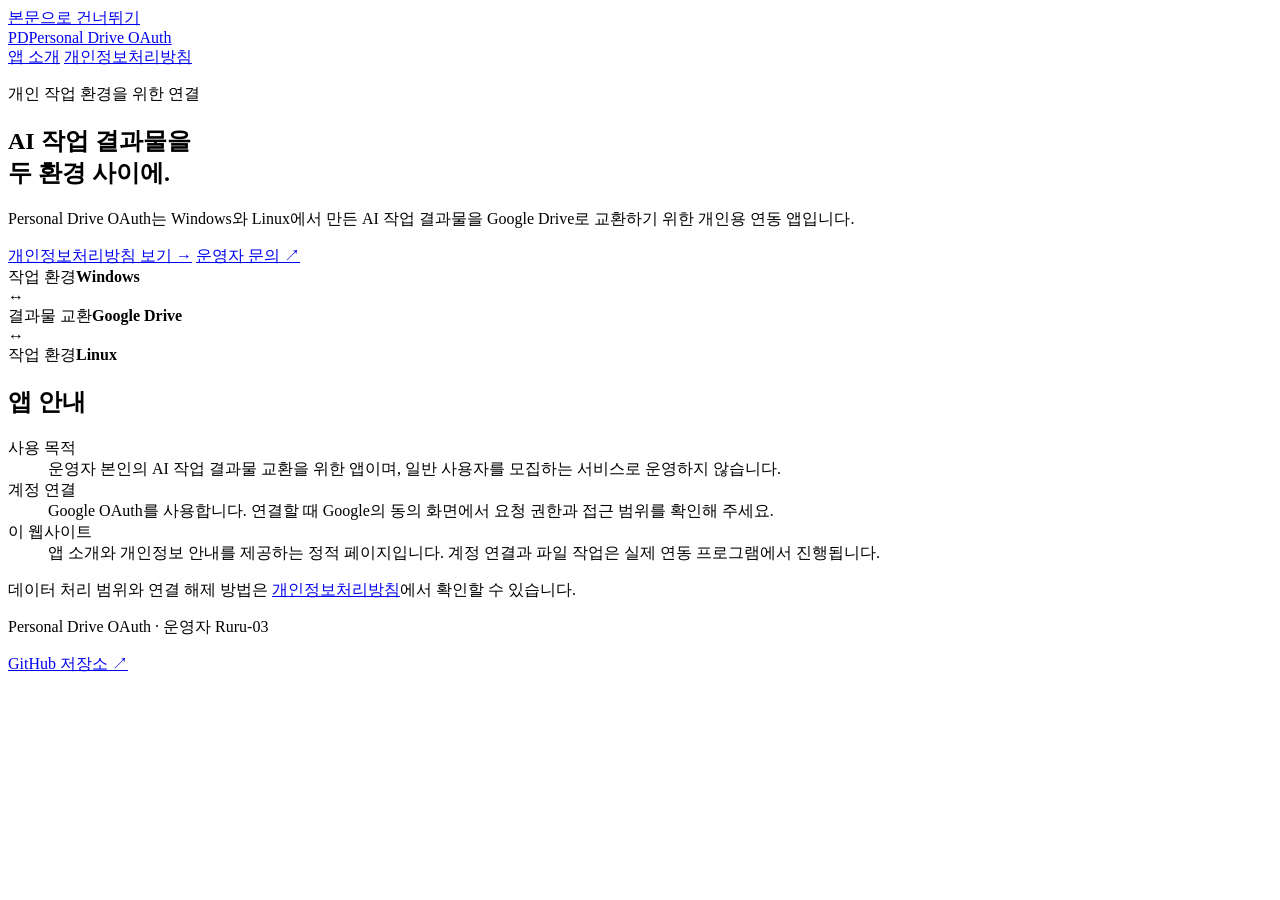
==== index.html @ e21a641f "Add Korean homepage for personal Google Drive OAuth" ====
<!doctype html>
<html lang="ko">
<head>
  <meta charset="utf-8">
  <meta name="viewport" content="width=device-width, initial-scale=1">
  <meta name="description" content="Windows와 Linux에서 AI 작업 결과물을 교환하기 위한 개인용 Google Drive 연동 앱, Personal Drive OAuth의 소개와 개인정보 안내입니다.">
  <meta name="color-scheme" content="light">
  <title>Personal Drive OAuth | 개인용 Google Drive 연동</title>
  <link rel="stylesheet" href="styles.css">
</head>
<body>
  <a class="skip-link" href="#main-content">본문으로 건너뛰기</a>
  <header class="site-header">
    <div class="wrap header-inner">
      <a class="brand" href="./"><span class="brand-mark" aria-hidden="true">PD</span><span>Personal Drive OAuth</span></a>
      <nav aria-label="주요 메뉴">
        <a href="./" aria-current="page">앱 소개</a>
        <a href="privacy.html">개인정보처리방침</a>
      </nav>
    </div>
  </header>

  <main id="main-content" class="wrap home">
    <section class="hero" aria-labelledby="intro-title">
      <p class="eyebrow">개인 작업 환경을 위한 연결</p>
      <h1 id="intro-title">AI 작업 결과물을<br>두 환경 사이에.</h1>
      <p class="lead">Personal Drive OAuth는 Windows와 Linux에서 만든 AI 작업 결과물을 Google Drive로 교환하기 위한 개인용 연동 앱입니다.</p>
      <div class="actions">
        <a class="button" href="privacy.html">개인정보처리방침 보기 <span aria-hidden="true">→</span></a>
        <a class="text-link" href="https://github.com/Ruru-03/personal-drive-oauth/issues">운영자 문의 <span aria-hidden="true">↗</span></a>
      </div>
    </section>

    <section class="connection" aria-label="Google Drive를 통한 Windows와 Linux 작업 결과물 교환">
      <div class="endpoint"><span class="endpoint-label">작업 환경</span><strong>Windows</strong></div>
      <span class="connector" aria-hidden="true">↔</span>
      <div class="endpoint drive"><span class="endpoint-label">결과물 교환</span><strong>Google Drive</strong></div>
      <span class="connector" aria-hidden="true">↔</span>
      <div class="endpoint"><span class="endpoint-label">작업 환경</span><strong>Linux</strong></div>
    </section>

    <section class="overview" aria-labelledby="overview-title">
      <h2 id="overview-title">앱 안내</h2>
      <dl class="facts">
        <div><dt>사용 목적</dt><dd>운영자 본인의 AI 작업 결과물 교환을 위한 앱이며, 일반 사용자를 모집하는 서비스로 운영하지 않습니다.</dd></div>
        <div><dt>계정 연결</dt><dd>Google OAuth를 사용합니다. 연결할 때 Google의 동의 화면에서 요청 권한과 접근 범위를 확인해 주세요.</dd></div>
        <div><dt>이 웹사이트</dt><dd>앱 소개와 개인정보 안내를 제공하는 정적 페이지입니다. 계정 연결과 파일 작업은 실제 연동 프로그램에서 진행됩니다.</dd></div>
      </dl>
    </section>
    <p class="home-note">데이터 처리 범위와 연결 해제 방법은 <a href="privacy.html">개인정보처리방침</a>에서 확인할 수 있습니다.</p>
  </main>

  <footer class="site-footer">
    <div class="wrap footer-inner">
      <p>Personal Drive OAuth <span aria-hidden="true">·</span> 운영자 Ruru-03</p>
      <a href="https://github.com/Ruru-03/personal-drive-oauth">GitHub 저장소 <span aria-hidden="true">↗</span></a>
    </div>
  </footer>
</body>
</html>
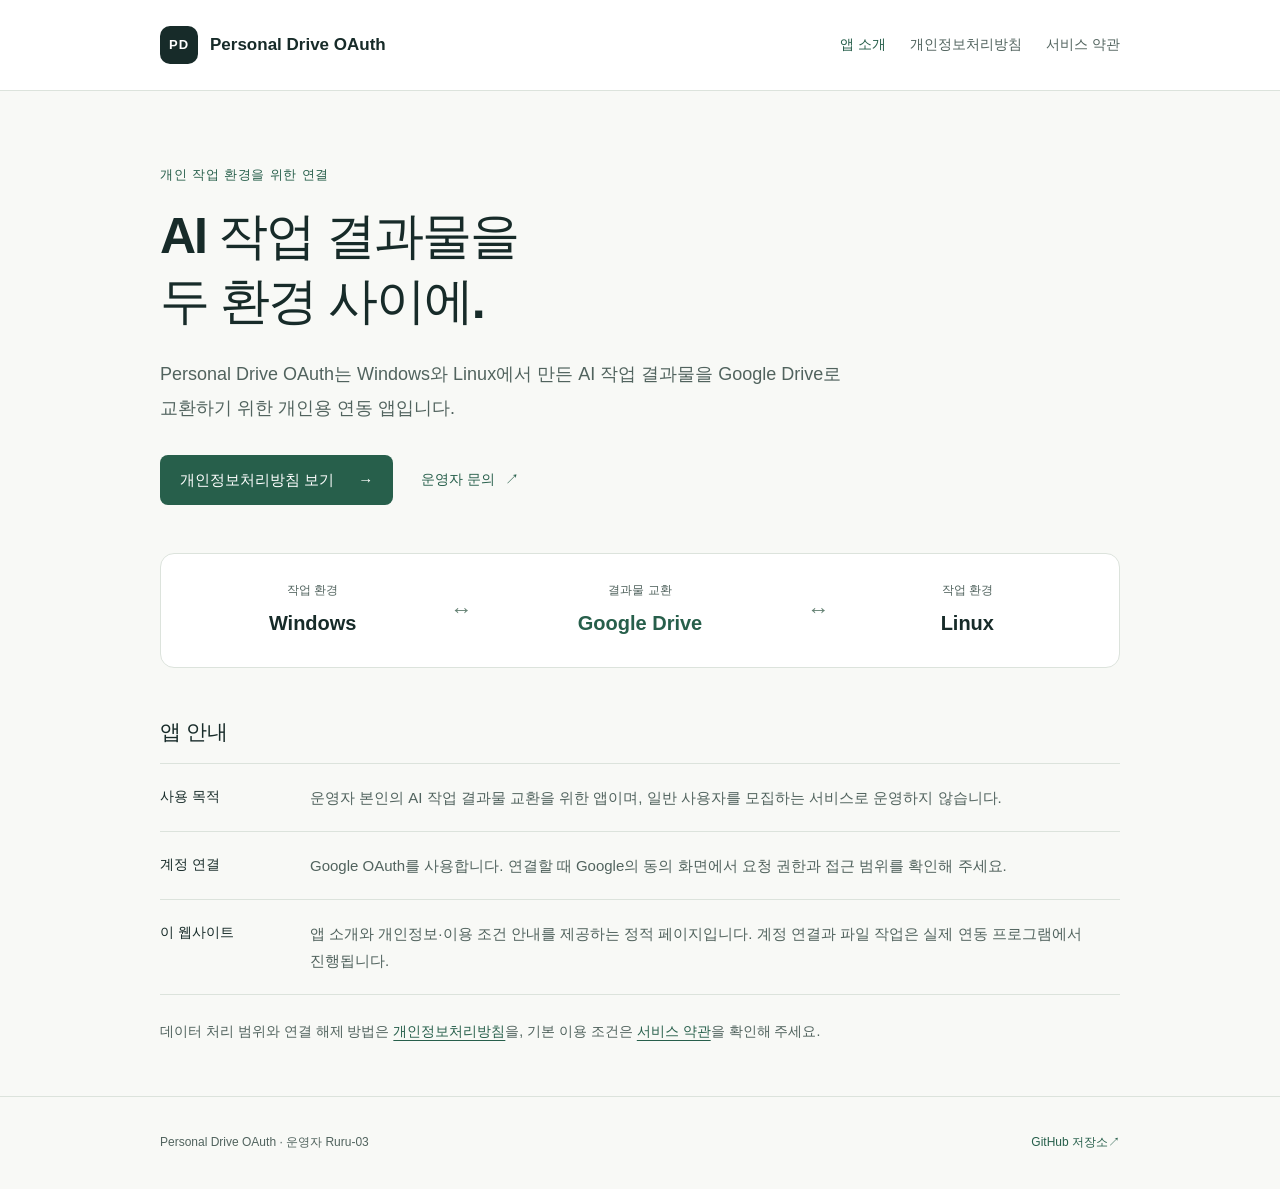
==== commit 556bd9e3: "Add Korean terms of service and link policy pages" ====
--- a/index.html
+++ b/index.html
@@ -16,6 +16,7 @@
       <nav aria-label="주요 메뉴">
         <a href="./" aria-current="page">앱 소개</a>
         <a href="privacy.html">개인정보처리방침</a>
+        <a href="terms.html">서비스 약관</a>
       </nav>
     </div>
   </header>
@@ -44,10 +45,10 @@
       <dl class="facts">
         <div><dt>사용 목적</dt><dd>운영자 본인의 AI 작업 결과물 교환을 위한 앱이며, 일반 사용자를 모집하는 서비스로 운영하지 않습니다.</dd></div>
         <div><dt>계정 연결</dt><dd>Google OAuth를 사용합니다. 연결할 때 Google의 동의 화면에서 요청 권한과 접근 범위를 확인해 주세요.</dd></div>
-        <div><dt>이 웹사이트</dt><dd>앱 소개와 개인정보 안내를 제공하는 정적 페이지입니다. 계정 연결과 파일 작업은 실제 연동 프로그램에서 진행됩니다.</dd></div>
+        <div><dt>이 웹사이트</dt><dd>앱 소개와 개인정보·이용 조건 안내를 제공하는 정적 페이지입니다. 계정 연결과 파일 작업은 실제 연동 프로그램에서 진행됩니다.</dd></div>
       </dl>
     </section>
-    <p class="home-note">데이터 처리 범위와 연결 해제 방법은 <a href="privacy.html">개인정보처리방침</a>에서 확인할 수 있습니다.</p>
+    <p class="home-note">데이터 처리 범위와 연결 해제 방법은 <a href="privacy.html">개인정보처리방침</a>을, 기본 이용 조건은 <a href="terms.html">서비스 약관</a>을 확인해 주세요.</p>
   </main>
 
   <footer class="site-footer">
--- a/styles.css
+++ b/styles.css
@@ -0,0 +1,85 @@
+:root {
+  color-scheme: light;
+  --background: #f8f9f6;
+  --surface: #ffffff;
+  --ink: #172b29;
+  --muted: #51635e;
+  --accent: #275f4b;
+  --line: #dce3dc;
+  --soft: #eaf0e9;
+  font-family: "Segoe UI", "Malgun Gothic", "Apple SD Gothic Neo", sans-serif;
+  color: var(--ink);
+  background: var(--background);
+  font-synthesis: none;
+}
+* { box-sizing: border-box; }
+body { margin: 0; font-size: 16px; line-height: 1.8; word-break: keep-all; overflow-wrap: anywhere; }
+a { color: var(--accent); text-underline-offset: 4px; }
+a:hover { text-decoration-thickness: 2px; }
+a:focus-visible { outline: 3px solid #39745a; outline-offset: 5px; border-radius: 3px; }
+.wrap { width: min(100% - 64px, 960px); margin-inline: auto; }
+.skip-link { position: absolute; top: -100px; left: 20px; z-index: 10; padding: 10px 16px; background: var(--surface); }
+.skip-link:focus { top: 12px; }
+.site-header { border-bottom: 1px solid var(--line); background: var(--surface); }
+.header-inner { min-height: 90px; display: flex; align-items: center; justify-content: space-between; gap: 24px; }
+.brand { display: inline-flex; align-items: center; gap: 12px; color: var(--ink); font-weight: 650; font-size: 17px; text-decoration: none; }
+.brand-mark { display: grid; place-items: center; width: 38px; height: 38px; flex-shrink: 0; border-radius: 10px; background: var(--ink); color: #fff; font-size: 13px; letter-spacing: 1px; }
+nav { display: flex; gap: 24px; flex-wrap: wrap; }
+nav a { display: inline-flex; align-items: center; min-height: 44px; color: var(--muted); font-size: 14px; text-decoration: none; }
+nav a[aria-current="page"] { color: var(--accent); font-weight: 700; }
+.home { padding-block: 72px 52px; }
+.hero { max-width: 730px; }
+.eyebrow { margin: 0 0 18px; color: var(--accent); font-size: 13px; font-weight: 700; letter-spacing: .06em; }
+h1 { margin: 0; font-size: clamp(34px, 4.5vw, 50px); line-height: 1.3; letter-spacing: -.04em; font-weight: 750; }
+.lead { margin: 24px 0 0; color: var(--muted); font-size: 18px; line-height: 1.85; }
+.actions { display: flex; align-items: center; gap: 28px; flex-wrap: wrap; margin-top: 30px; }
+.button { display: inline-flex; justify-content: center; align-items: center; gap: 24px; min-height: 50px; padding: 10px 20px; border-radius: 8px; color: #fff; background: var(--accent); font-size: 15px; font-weight: 600; text-decoration: none; }
+.button:hover { background: #1d4c3b; }
+.text-link { display: inline-flex; align-items: center; gap: 10px; min-height: 44px; font-size: 14px; font-weight: 600; text-decoration: none; }
+.connection { display: grid; grid-template-columns: 1fr auto 1.25fr auto 1fr; align-items: center; gap: 18px; margin-top: 48px; padding: 26px 32px; border: 1px solid var(--line); border-radius: 14px; background: var(--surface); }
+.endpoint { text-align: center; }
+.endpoint-label { display: block; color: var(--muted); font-size: 12px; margin-bottom: 3px; }
+.endpoint strong { font-size: 20px; font-weight: 650; }
+.drive strong { color: var(--accent); }
+.connector { color: #668375; font-size: 22px; }
+.overview { margin-top: 48px; }
+h2 { margin: 0 0 16px; font-size: 21px; line-height: 1.5; letter-spacing: -.02em; }
+.facts { margin: 0; border-top: 1px solid var(--line); }
+.facts > div { display: grid; grid-template-columns: 130px 1fr; gap: 20px; padding-block: 20px; border-bottom: 1px solid var(--line); }
+dt { font-size: 14px; font-weight: 700; }
+dd { margin: 0; color: var(--muted); font-size: 15px; }
+.home-note { margin: 24px 0 0; color: var(--muted); font-size: 14px; }
+.site-footer { border-top: 1px solid var(--line); }
+.footer-inner { display: flex; align-items: center; justify-content: space-between; gap: 20px; padding-block: 24px; color: var(--muted); font-size: 12px; }
+.footer-inner p { margin: 0; }
+.footer-inner a { display: inline-flex; align-items: center; min-height: 44px; text-decoration: none; }
+.policy { max-width: 800px; padding-block: 64px 64px; }
+.policy h1 { font-size: clamp(30px, 4vw, 40px); }
+.policy .lead { font-size: 17px; }
+.meta { margin: 18px 0 0; color: var(--muted); font-size: 13px; }
+.notice { margin-block: 28px; padding: 18px 22px; border-left: 3px solid var(--accent); border-radius: 0 8px 8px 0; background: var(--soft); font-size: 15px; }
+.notice p { margin: 0; }
+.notice p + p { margin-top: 10px; }
+.policy-section { margin-top: 32px; padding-top: 28px; border-top: 1px solid var(--line); }
+.policy-section h2 { margin-bottom: 12px; font-size: 19px; }
+.policy-section p, .policy-section li { color: var(--muted); font-size: 15px; }
+.policy-section p { margin: 12px 0 0; }
+.policy-section ul { padding-left: 22px; margin: 12px 0 0; }
+.policy-section li + li { margin-top: 8px; }
+@media (max-width: 680px) {
+  .wrap { width: calc(100% - 40px); }
+  .header-inner { align-items: flex-start; flex-direction: column; gap: 6px; padding-block: 18px 10px; }
+  .brand { font-size: 16px; }
+  nav { gap: 22px; }
+  .home { padding-top: 42px; }
+  .lead { font-size: 16px; }
+  .actions { gap: 16px; }
+  .connection { grid-template-columns: 1fr; gap: 8px; padding: 22px; margin-top: 36px; }
+  .connector { line-height: 1.3; text-align: center; transform: rotate(90deg); }
+  .endpoint { padding-block: 6px; }
+  .endpoint strong { font-size: 18px; }
+  .overview { margin-top: 36px; }
+  .facts > div { grid-template-columns: 1fr; gap: 6px; padding-block: 16px; }
+  .footer-inner { align-items: flex-start; flex-direction: column; gap: 2px; padding-block: 18px; }
+  .policy { padding-block: 40px; }
+}
